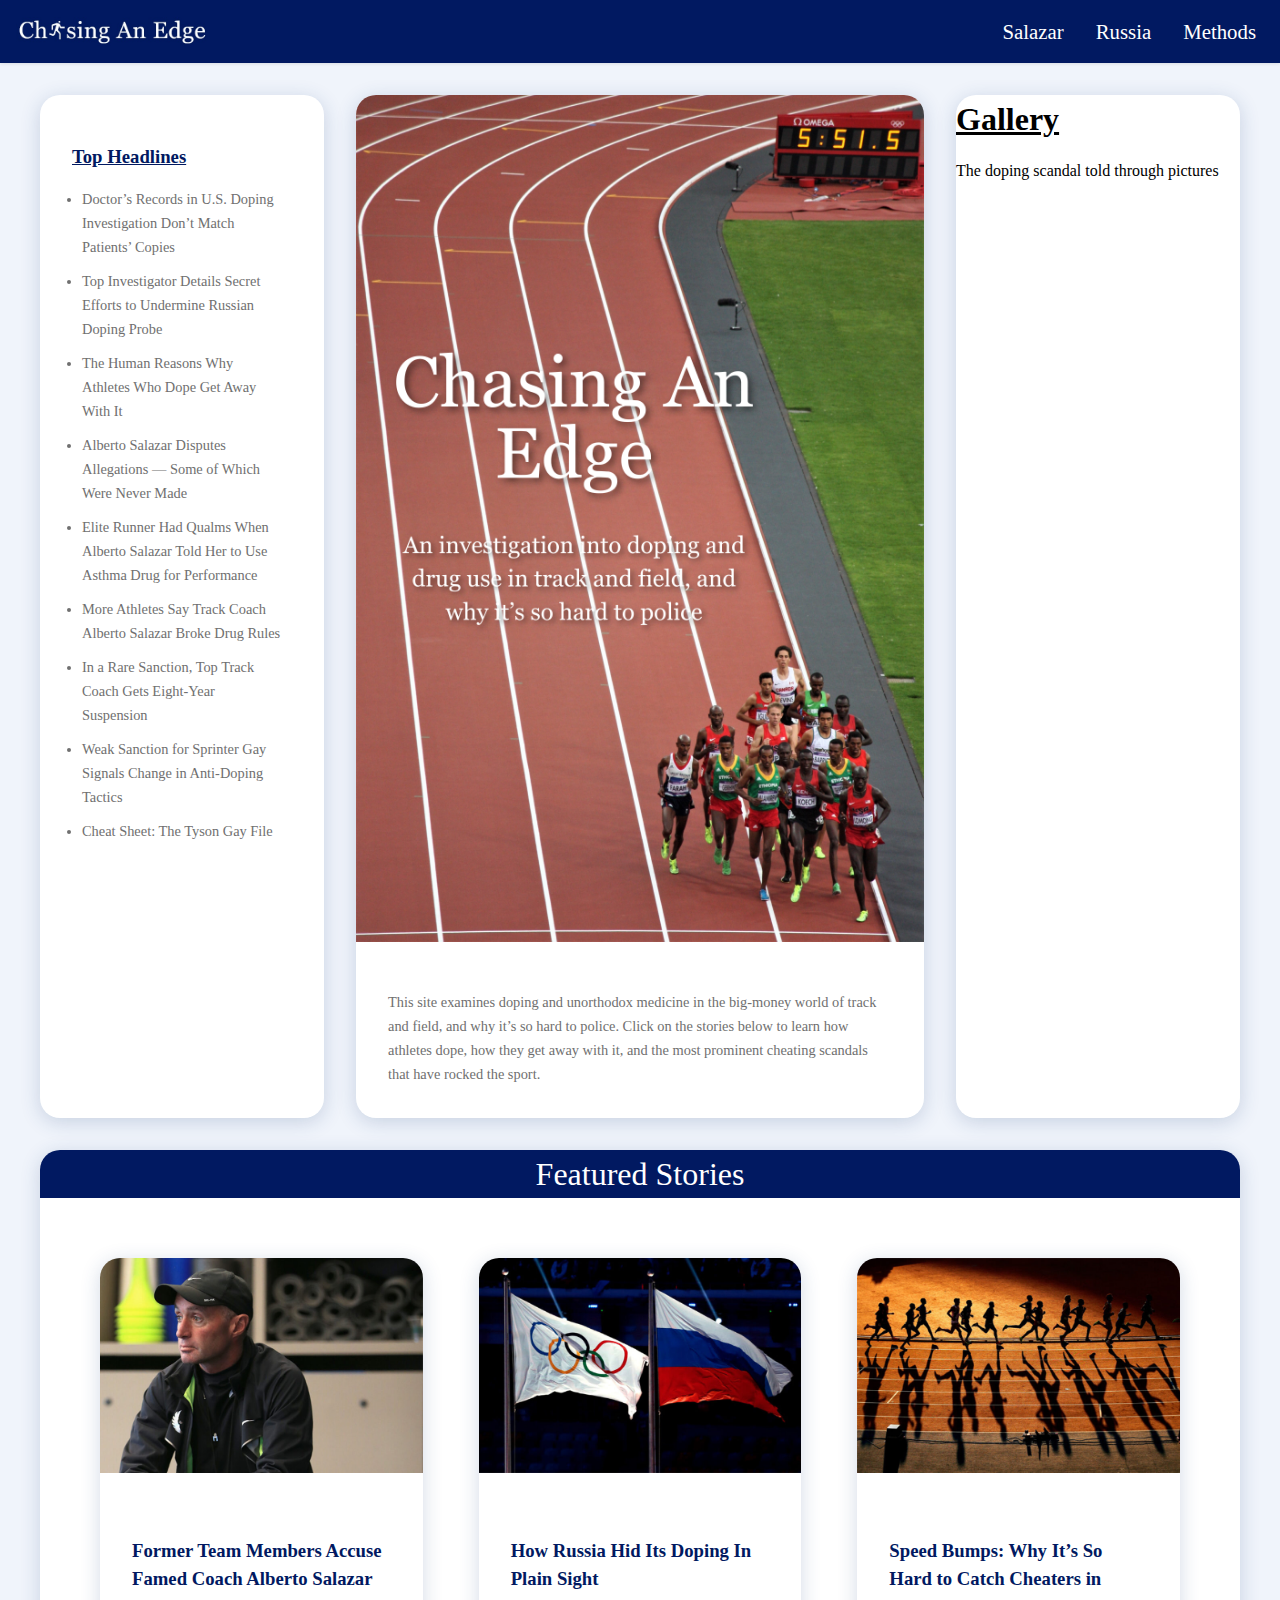
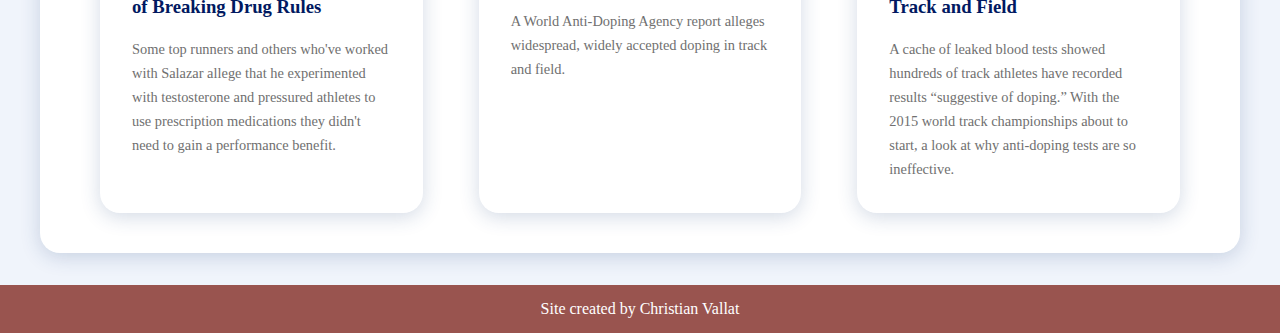
==== src/index.html @ 777a0d3f "Basic homepage and FAQ accordion" ====
<!DOCTYPE html>
<html lang="en">
  <head>
    <meta charset="UTF-8" />
    <meta http-equiv="X-UA-Compatible" content="IE=edge" />
    <meta name="viewport" content="width=device-width, initial-scale=1.0" />
    <link rel="stylesheet" href="./css/reset.css" />
    <link rel="stylesheet" href="./css/main.css" />
    <link rel="icon" href="./images/icon-edit.png"/>
    <script src="./js/main.js" defer></script>
    <title>Chasing An Edge</title>
  </head>
  <!--
 <div class="topnav">
    <a href="./1.html"><img src="images/logo.jpg" class="img"></a>
    <a class="page" href="./1.html">Salazar</a>
    <a class="page" href="./2.html">Russia</a>
    <a class="page" href="./3.html">Methods</a>
  </div>
  -->
 

  <nav class="navbar">
    <a href="./index.html"><img src="images/logo.jpg" class="nav-image"></a>
    <button>
          <svg
        xmlns="http://www.w3.org/2000/svg"
        width="24"
        height="24"
        viewBox="0 0 24 24"
        fill="none"
        stroke="currentColor"
        stroke-width="2"
        stroke-linecap="round"
        stroke-linejoin="round"
        class="feather feather-menu"
      >
        <line x1="3" y1="12" x2="21" y2="12"></line>
        <line x1="3" y1="6" x2="21" y2="6"></line>
        <line x1="3" y1="18" x2="21" y2="18"></line>
      </svg>
    </button>
    <ul>
      <li>
        <a class="nav-link" href="./1.html">Salazar</a>
      </li>
      <li>
        <a class="nav-link" href="./2.html">Russia</a>
      </li>
      <li>
        <a class="nav-link" href="./3.html">Methods</a>
      </li>
    </ul>
  </nav>
  
  <body>
    <div class="site-container">
        <div class="article-container">
            <article class="article-card">
                <div class="article-content">
                    <h3 class="card-title"><u>Top Headlines</u></h3>
                    <ul class="card-excerpt">
                      <li>Doctor’s Records in U.S. Doping Investigation Don’t Match Patients’ Copies</li>
                      <li>Top Investigator Details Secret Efforts to Undermine Russian Doping Probe</li>
                      <li>The Human Reasons Why Athletes Who Dope Get Away With It</li>
                      <li>Alberto Salazar Disputes Allegations — Some of Which Were Never Made</li>
                      <li>Elite Runner Had Qualms When Alberto Salazar Told Her to Use Asthma Drug for Performance</li>
                      <li>More Athletes Say Track Coach Alberto Salazar Broke Drug Rules</li>
                      <li>In a Rare Sanction, Top Track Coach Gets Eight-Year Suspension</li>
                      <li>Weak Sanction for Sprinter Gay Signals Change in Anti-Doping Tactics</li>
                      <li>Cheat Sheet: The Tyson Gay File</li>
                    </ul>
                </div>
            </article>
            <article class="article-card">
              <figure class="article-image">
                  <img src="./images/Hero_Edit.jpg">
              </figure>
              <div class="article-content">
                  <p class="card-excerpt">This site examines doping and unorthodox medicine in the big-money world of track and field, and why it’s so hard to police. Click on the stories below to learn how athletes dope, how they get away with it, and the most prominent cheating scandals that have rocked the sport.</p>
              </div>
          </article>
          <article class="article-card">
            <h1><u>Gallery</u></h1>
            <p>The doping scandal told through pictures</p>
            
          </article>
          
        </div>
    </div>
 
 
<div class="site-container">
  <div class="big-card">
    <div class="header">
      <p>Featured Stories</p>
    </div>
    <div class="article-container2">
      <article class="article-card2">
        <figure class="article-image">
            <img src="./images/salazar.jpg">
        </figure>
        <div class="article-content">
            <h3 class="card-title">Former Team Members Accuse Famed Coach Alberto Salazar of Breaking Drug Rules</h3>
            <p class="card-excerpt">Some top runners and others who've worked with Salazar allege that he experimented with testosterone and pressured athletes to use prescription medications they didn't need to gain a performance benefit.</p>
        </div>
    </article>
        <article class="article-card2">
          <figure class="article-image">
              <img src="./images/russia.jpg">
          </figure>
          <div class="article-content">
              <h3 class="card-title">How Russia Hid Its Doping In Plain Sight</h3>
              <p class="card-excerpt">A World Anti-Doping Agency report alleges widespread, widely accepted doping in track and field.</p>
          </div>
      </article>
      <article class="article-card2">
        <figure class="article-image">
            <img src="./images/speed_bump.jpg">
        </figure>
        <div class="article-content">
            <h3 class="card-title">Speed Bumps: Why It’s So Hard to Catch Cheaters in Track and Field</h3>
            <p class="card-excerpt">A cache of leaked blood tests showed hundreds of track athletes have recorded results “suggestive of doping.” With the 2015 world track championships about to start, a look at why anti-doping tests are so ineffective.</p>
        </div>
    </article>
    </div>
  </div>
</div>
  </body>

  <footer class="footer">
    <p>Site created by <a href="https://github.com/cmvallat/project-two">Christian Vallat</a></p>
  </footer>

</html>
---- src/css/main.css ----
nav.navbar {
  display: flex;
  justify-content: space-between;
  align-items: center;
  padding: 1rem;
  position: relative;
  box-shadow: 0 0 0.25rem 0 rgba(0, 0, 0, 0.15);
  min-height: 2.25rem;
  background-color: #011961;
}
  
.navbar ul {
  list-style-type: none;
  padding: 0;
  margin: 0;
}

.nav-link {
  color: white;
  text-decoration: none;
  padding: 0.5rem;
  font-size: 1.3rem;
}

.navbar button {
  margin: 0;
  padding: 0;
  background: none;
  border: none;
  display: flex;
}

.nav-image{
  aspect-ratio: 486/74;
  max-width: 12rem;
}

.navbar a:hover{
  background-color: #ddd;
  color: black;
}

/* Mobile Only */
@media(max-width: 39.9375em) {
  .navbar ul {
    display: none;
    background: #efefef;
    padding: 1rem;
    flex-direction: column;
    gap: 0.75rem;
    width: 100%;
    position: absolute;
    top: 100%;
    left: 0;
  }
  
  .navbar ul.active {
    display: flex;
  }
}

/* Desktop Only */
@media(min-width: 40em) {
  .navbar button {
    display: none;
  }
  .navbar ul {
    display: flex;
    gap: 1rem;
  }
}

body{
  font-family: Georgia;
  font-size: 100%;
  font-size: 16px;
  line-height: 1.5;
  background: #f0f4fb;
 

}


.site-container{
  margin: 2rem auto;
  max-width: calc(100% - 80px);
}

.site-container2{
  margin: 2rem auto;
  max-width: calc(100% - 80px);
  
}

.article-container{
  display: grid;
  grid-template-columns: 1fr 2fr 1fr;
  gap: 2rem;
  

}
.article-container2{
  display: grid;
  grid-template-columns: 1fr 1fr 1fr;
  gap: 1rem;
  padding: 20px;
  margin: 20px;
}

.article-image{
  margin: 0;
  padding: 0;
  overflow: hidden;
}

.article-image img{
  max-width: 100%;
  height: auto;
  border-radius: 20px 20px 0 0;
}

.article-card{
  background: white;
  border-radius: 20px;
  transition: 0.3s;
  box-shadow: 0 4px 20px 0 rgba(34, 68, 123, 0.2);

}
.article-card2{
  background: white;
  border-radius: 20px;
  transition: 0.3s;
  box-shadow: 0 4px 20px 0 rgba(34, 68, 123, 0.2);
  margin: 20px;
  

}

.article-card2:hover{
  cursor: pointer;
}

.article-content{
  padding: 2rem;
  
}

.article-content .card-category{
  font-size: 0.875rem;
  text-transform: uppercase;
  letter-spacing: 1em;
  font-weight: 600;
  color: #6b82a7;
  display: block;
  text-decoration: none;
}

.article-content .card-title{
 margin: 1rem 0;
 color: #011961;
}

.article-content .card-excerpt{
  font-size: 0.9rem;
  line-height: 1.5rem;
  color: #707070;
  margin: 0;
}

.article-content .card-excerpt li{
  list-style-type:disc;
  color: #707070;
  margin: 10px;
}


.header {
  
  background: #011961;
  color: white;
  text-align: center;
  font-family: Georgia;
  font-size: 2rem;
  border-radius: 20px 20px 0 0;

}

.footer{
  background-color: #99544F;
  width: 100%;
  height: 3rem;
  display: flex;
  align-items: center;
  justify-content: center;
  
}
.footer p{
  color: white;
  font-size: 1rem;
}

.footer a{
  color: white;
  text-decoration: none;
}

.big-card{
    background: white;
    border-radius: 20px;
    box-shadow: 0 4px 20px 0 rgba(34, 68, 123, 0.2);

}



.accordion {
  background-color: #eee;
  color: #444;
  cursor: pointer;
  padding: 18px;
  width: 100%;
  text-align: left;
  border: none;
  outline: none;
  transition: 0.4s;
}

/* Add a background color to the button if it is clicked on (add the .active class with JS), and when you move the mouse over it (hover) */
.active, .accordion:hover {
  background-color: #ccc;
}

/* Style the accordion panel. Note: hidden by default */
.panel {
  padding: 0 18px;
  background-color: white;
  display: none;
  overflow: hidden;
}
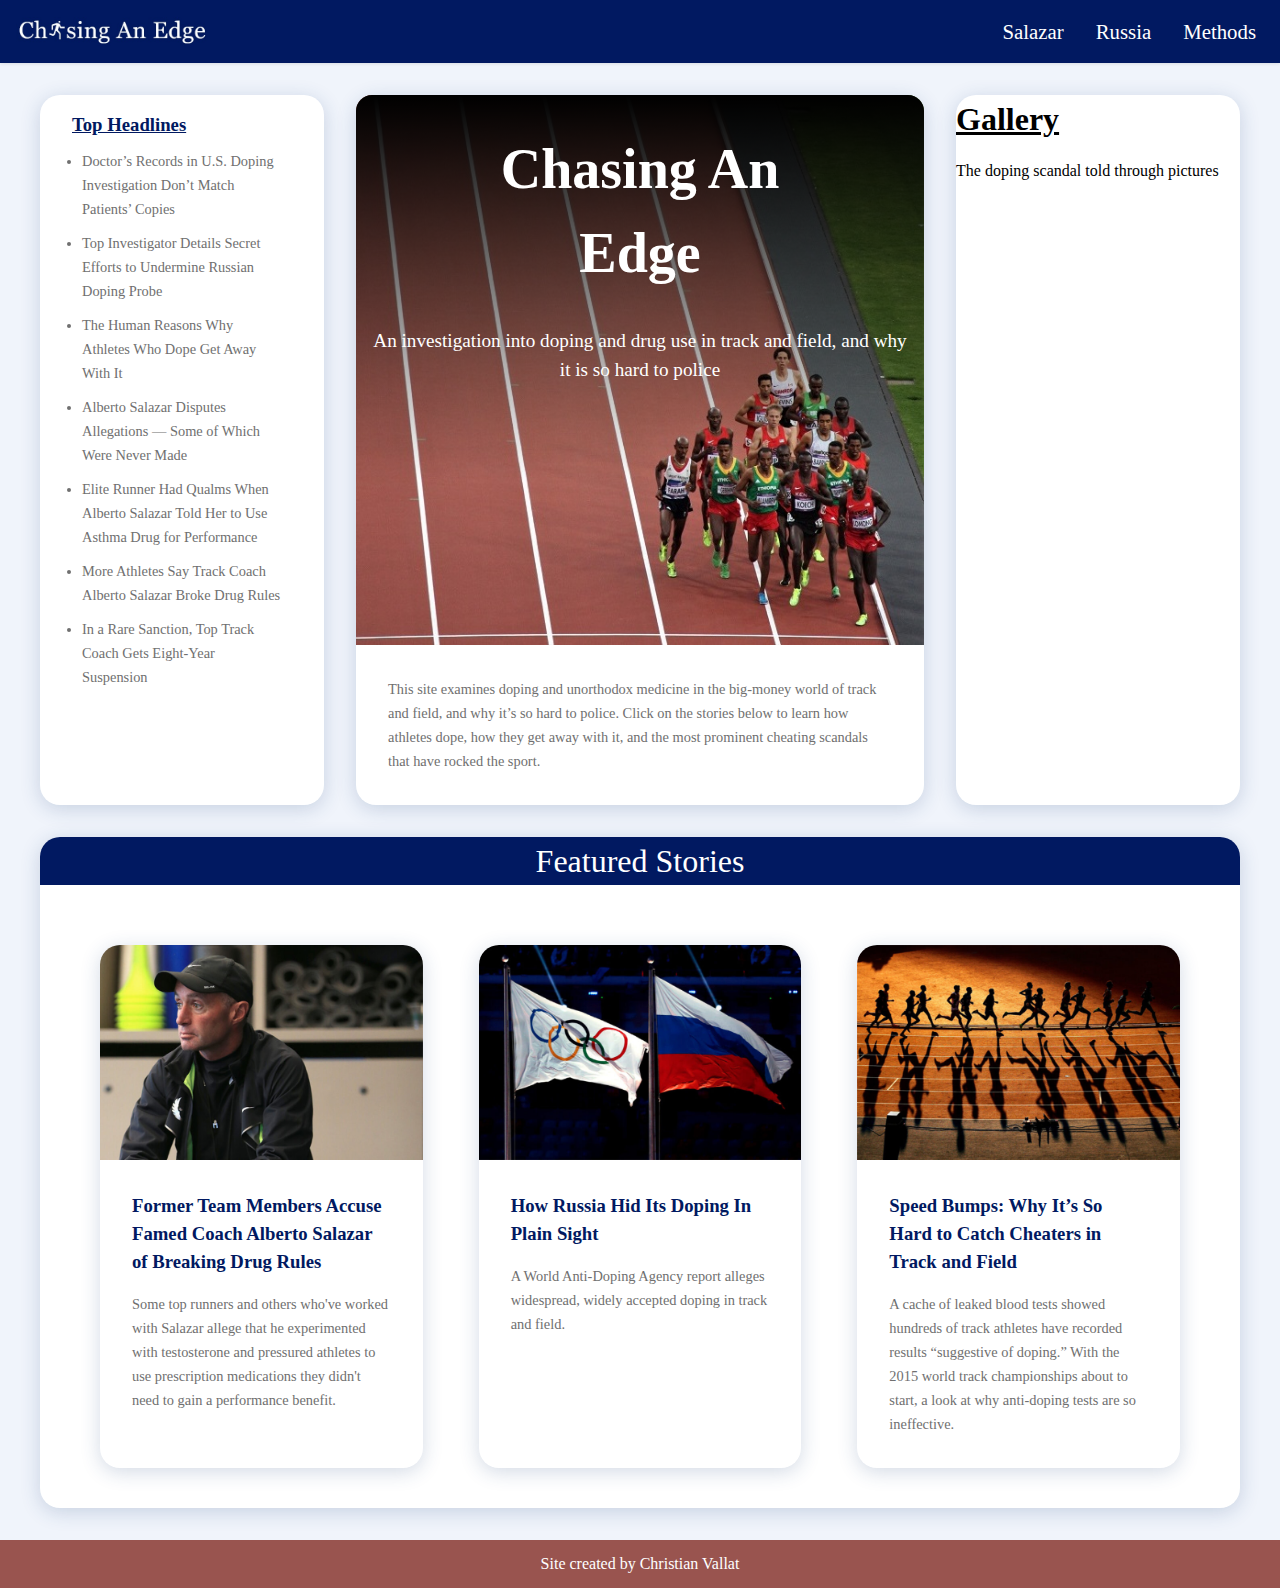
==== commit f5fd7e8f: "Made homepage more responsive, added basic page 2" ====
--- a/src/index.html
+++ b/src/index.html
@@ -27,7 +27,7 @@
         xmlns="http://www.w3.org/2000/svg"
         width="24"
         height="24"
-        viewBox="0 0 24 24"
+        viewbox="0 0 24 24"
         fill="none"
         stroke="currentColor"
         stroke-width="2"
@@ -58,7 +58,7 @@
         <div class="article-container">
             <article class="article-card">
                 <div class="article-content">
-                    <h3 class="card-title"><u>Top Headlines</u></h3>
+                    <h3 class="card-title_headlines"><u>Top Headlines</u></h3>
                     <ul class="card-excerpt">
                       <li>Doctor’s Records in U.S. Doping Investigation Don’t Match Patients’ Copies</li>
                       <li>Top Investigator Details Secret Efforts to Undermine Russian Doping Probe</li>
@@ -67,15 +67,22 @@
                       <li>Elite Runner Had Qualms When Alberto Salazar Told Her to Use Asthma Drug for Performance</li>
                       <li>More Athletes Say Track Coach Alberto Salazar Broke Drug Rules</li>
                       <li>In a Rare Sanction, Top Track Coach Gets Eight-Year Suspension</li>
+                      <!--
                       <li>Weak Sanction for Sprinter Gay Signals Change in Anti-Doping Tactics</li>
                       <li>Cheat Sheet: The Tyson Gay File</li>
+                      -->
                     </ul>
                 </div>
             </article>
             <article class="article-card">
-              <figure class="article-image">
-                  <img src="./images/Hero_Edit.jpg">
-              </figure>
+              <div class="card-with-overlay">
+                <img src="./images/Hero_Cropped_2.jpg" alt="">
+                <div>
+                  <h1>Chasing An</h1>
+                  <h1 class="bottom_h1">Edge</h1>
+                  <p>An investigation into doping and drug use in track and field, and why it is so hard to police</p>
+                </div>
+              </div>
               <div class="article-content">
                   <p class="card-excerpt">This site examines doping and unorthodox medicine in the big-money world of track and field, and why it’s so hard to police. Click on the stories below to learn how athletes dope, how they get away with it, and the most prominent cheating scandals that have rocked the sport.</p>
               </div>
--- a/src/css/main.css
+++ b/src/css/main.css
@@ -1,5 +1,5 @@
 
-
+/*GLOBAL CSS START*/
 nav.navbar {
   display: flex;
   justify-content: space-between;
@@ -72,6 +72,27 @@
   }
 }
 
+.footer{
+  background-color: #99544F;
+  width: 100%;
+  height: 3rem;
+  display: flex;
+  align-items: center;
+  justify-content: center;
+  
+}
+.footer p{
+  color: white;
+  font-size: 1rem;
+}
+
+.footer a{
+  color: white;
+  text-decoration: none;
+}
+
+/*GLOBAL CSS END*/
+
 body{
   font-family: Georgia;
   font-size: 100%;
@@ -82,7 +103,7 @@
 
 }
 
-
+/*HOMEPAGE CSS START*/
 .site-container{
   margin: 2rem auto;
   max-width: calc(100% - 80px);
@@ -143,8 +164,7 @@
 }
 
 .article-content{
-  padding: 2rem;
-  
+  padding: 1rem 2rem 2rem 2rem;
 }
 
 .article-content .card-category{
@@ -158,9 +178,15 @@
 }
 
 .article-content .card-title{
- margin: 1rem 0;
+ margin-top: 0;
+ margin-bottom: 1rem;
  color: #011961;
 }
+
+.article-content .card-title_headlines{
+  margin: 0;
+  color: #011961;
+ }
 
 .article-content .card-excerpt{
   font-size: 0.9rem;
@@ -187,24 +213,11 @@
 
 }
 
-.footer{
-  background-color: #99544F;
-  width: 100%;
-  height: 3rem;
-  display: flex;
-  align-items: center;
-  justify-content: center;
-  
-}
-.footer p{
-  color: white;
-  font-size: 1rem;
-}
-
-.footer a{
-  color: white;
-  text-decoration: none;
-}
+/*HOMEPAGE CSS END*/
+
+
+
+
 
 .big-card{
     background: white;
@@ -240,3 +253,250 @@
   overflow: hidden;
 }
 
+/*
+.grid {
+  display: grid;
+  gap: 1rem;
+  grid-template-columns: repeat(5, 1fr);
+  grid-template-rows: repeat(10, 5rem);
+}
+
+
+.aside {
+  background: blue;
+  grid-row-start: 5;
+  grid-row-end: 7;
+  grid-column-start: 2;
+  grid-column-end: 3;
+}
+
+.nav {
+  background: purple;
+  grid-row-start: 2;
+  grid-row-end: 5;
+  grid-column-start: 2;
+  grid-column-end: 3;
+}
+
+.nav h1{
+  font-family: Georgia, serif;
+  font-size: 2em;
+  font-weight: bold;
+}
+
+.nav p{
+  font-family: Georgia, serif;
+  font-size: 1em;
+}
+
+.main {
+  background: green;
+  grid-row-start: 2;
+  grid-row-end: 7;
+  grid-column-start: 3;
+  grid-column-end: 5;
+}
+
+.vid{
+  background: pink;
+  grid-row-start: 7;
+  grid-row-end: 10;
+  grid-column-start: 2;
+  grid-column-end: 5;
+}
+
+*/
+
+
+iframe.video{
+  width: 50%;
+  aspect-ratio: 16/9;
+}
+
+img {
+  width: 100%;
+  display: block;
+}
+
+.card-with-overlay {
+  border-radius: 1rem 1rem 0 0;
+  overflow: hidden;
+  position: relative;
+}
+
+.card-with-overlay div {
+  box-sizing: border-box;
+  text-align: center;
+  background: linear-gradient(black, transparent);
+  color: white;
+  padding: 0 1rem 6rem 1rem;
+  position: absolute;
+  top: 0;
+  left: 0;
+  width: 100%;
+}
+
+.card-with-overlay h1{
+  font-size: 3.5rem;
+  margin-top: 2rem;
+}
+
+.card-with-overlay .bottom_h1{
+  margin-bottom: 2rem;
+  margin-top: 0;
+  font-size: 3.5rem;
+}
+.card-with-overlay p{
+  font-size: 1.2rem; 
+}
+
+@media (max-width: 60em){
+  .article-container2{
+    display: block;
+  }
+  .article-container{
+    display: flex;
+    flex-direction: column;
+  }
+  .article-container :nth-child(1){
+    order: 2;
+  }
+  .article-container :nth-child(2){
+    order: 1;
+  }
+  .article-container :nth-child(3){
+    order: 3;
+  }
+}
+
+
+/*Page 2 CSS*/
+.page2 > * {
+  min-width: 0;
+}
+
+.page2 > h1 {
+  font-size: 2.625rem;
+  line-height: 1.1;
+  font-family: 'Tiempos Headline', sans-serif;
+}
+
+.page2 > h2 {
+  font-size: 1.3rem;
+  line-height: 1.1;
+  font-family: 'Tiempos Headline', sans-serif;
+  font-weight: 400;
+}
+
+.byline{
+  font-family: Georgia;
+  font-size: 1rem;
+}
+
+.page2 > p {    
+  --x-height-multiplier: 0.375;
+  --baseline-multiplier: 0.17;
+  font-family: Georgia;
+  letter-spacing: .01rem;
+  font-weight: 400;
+  font-style: normal;
+  font-size: 1.3rem;
+  line-height: 1.58;
+  letter-spacing: -.003em;
+  color: rgba(0,0,0,.84);
+  text-rendering: optimizeLegibility;
+  -webkit-font-smoothing: antialiased;
+}
+
+.list2 > li{
+--x-height-multiplier: 0.375;
+--baseline-multiplier: 0.17;
+font-family: Georgia;
+letter-spacing: .01rem;
+font-weight: 400;
+font-style: normal;
+font-size: 1.3rem;
+line-height: 1.58;
+letter-spacing: -.003em;
+color: rgba(0,0,0,.84);
+text-rendering: optimizeLegibility;
+-webkit-font-smoothing: antialiased;
+  margin: 10px;
+}
+
+
+.list2{
+  margin-left: 1.5rem;
+  list-style-type: disc;
+}
+
+.page2 > .aside {
+  font-family: Lucida Grande;
+  margin: 30px 20px;
+  color: #666;
+  font-size: 0.8em;
+}
+
+.page2 > img {
+  width: 100%;
+}
+
+.line-numbers a {
+  text-decoration: none;
+  color: #000;
+  padding-right: 1em;
+}
+
+
+figure {
+  margin: 0;
+}
+
+figure figcaption {
+  color: #666;
+  font-style: italic;
+  font-size: 0.8em;
+}
+
+
+.page2 {
+  display: grid;
+  /* I'm using 440px instead of 740px as it makes it easier to view it in the Scrimba simulator additive-symbols: */
+  grid-template-columns: 1fr 1fr 10px 440px 10px 1fr 1fr;
+}
+
+.page2 > * {
+  grid-column: 2/-2;
+  padding: 0;
+  margin-top: 0.5rem;
+  margin-bottom: 0.5rem;
+}
+
+.page2 > figure {
+  grid-column: 2 / -2;
+  margin: 20px 0;
+}
+
+
+
+html, body {
+  margin: 0;
+  padding: 0;
+  line-height: 1.4;
+}
+
+
+
+body{
+  font-family: Georgia;
+  font-size: 100%;
+  font-size: 16px;
+  line-height: 1.5;
+  background: #f0f4fb;
+}
+
+iframe.video{
+  width: 100%;
+  aspect-ratio: 16/9;
+}
+
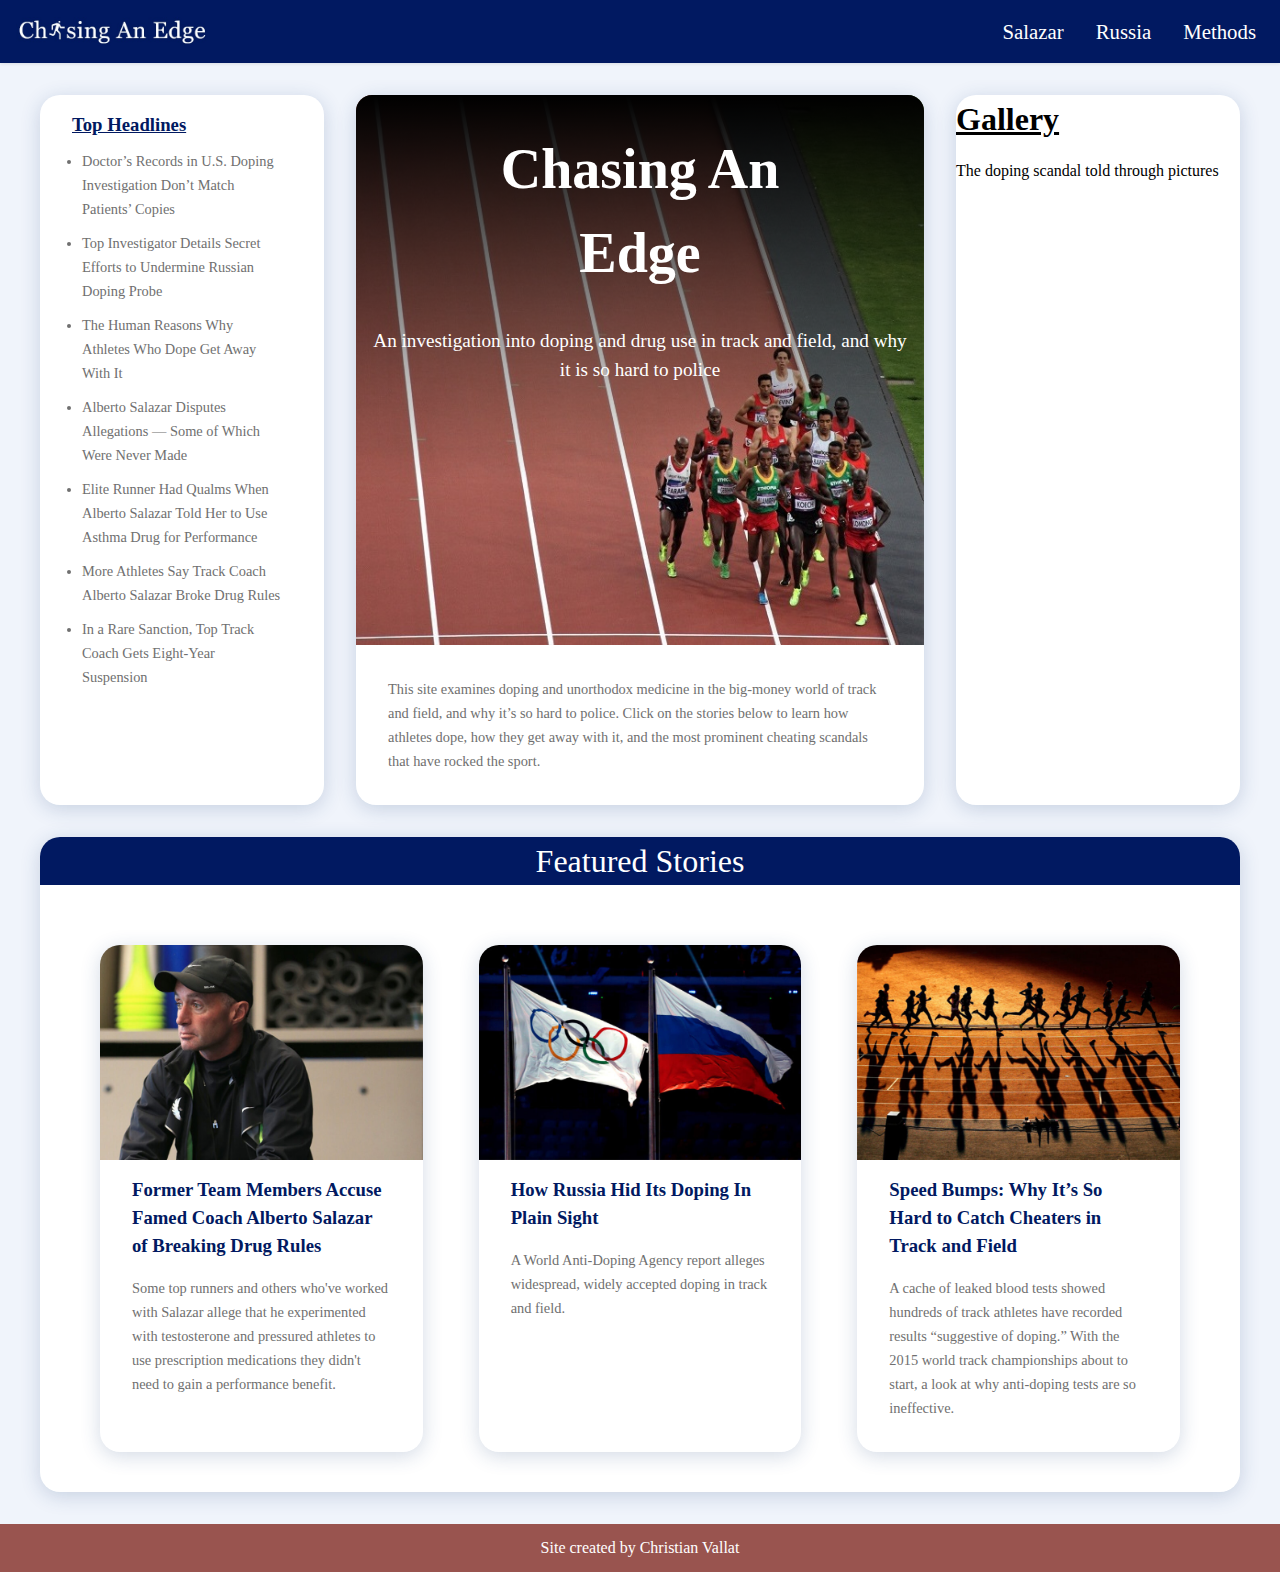
==== commit 941ad0c7: "Edited CSS to make homepage more responsive" ====
--- a/src/index.html
+++ b/src/index.html
@@ -6,6 +6,7 @@
     <meta name="viewport" content="width=device-width, initial-scale=1.0" />
     <link rel="stylesheet" href="./css/reset.css" />
     <link rel="stylesheet" href="./css/main.css" />
+    <link href="http://fonts.cdnfonts.com/css/tiempos-headline" rel="stylesheet">
     <link rel="icon" href="./images/icon-edit.png"/>
     <script src="./js/main.js" defer></script>
     <title>Chasing An Edge</title>
@@ -22,7 +23,7 @@
 
   <nav class="navbar">
     <a href="./index.html"><img src="images/logo.jpg" class="nav-image"></a>
-    <button>
+    <button class="hamburger">
           <svg
         xmlns="http://www.w3.org/2000/svg"
         width="24"
@@ -40,15 +41,15 @@
         <line x1="3" y1="18" x2="21" y2="18"></line>
       </svg>
     </button>
-    <ul>
+    <ul class="pizza">
       <li>
-        <a class="nav-link" href="./1.html">Salazar</a>
+        <a class="nav-link" href="./salazar.html">Salazar</a>
       </li>
       <li>
-        <a class="nav-link" href="./2.html">Russia</a>
+        <a class="nav-link" href="./russia.html">Russia</a>
       </li>
       <li>
-        <a class="nav-link" href="./3.html">Methods</a>
+        <a class="nav-link" href="./methods.html">Methods</a>
       </li>
     </ul>
   </nav>
@@ -107,28 +108,35 @@
         <figure class="article-image">
             <img src="./images/salazar.jpg">
         </figure>
+        <a href="./salazar.html">
         <div class="article-content">
             <h3 class="card-title">Former Team Members Accuse Famed Coach Alberto Salazar of Breaking Drug Rules</h3>
             <p class="card-excerpt">Some top runners and others who've worked with Salazar allege that he experimented with testosterone and pressured athletes to use prescription medications they didn't need to gain a performance benefit.</p>
         </div>
+      </a>
     </article>
+    
         <article class="article-card2">
           <figure class="article-image">
               <img src="./images/russia.jpg">
           </figure>
+          <a href="russia.html">
           <div class="article-content">
               <h3 class="card-title">How Russia Hid Its Doping In Plain Sight</h3>
               <p class="card-excerpt">A World Anti-Doping Agency report alleges widespread, widely accepted doping in track and field.</p>
           </div>
+        </a>
       </article>
       <article class="article-card2">
         <figure class="article-image">
             <img src="./images/speed_bump.jpg">
         </figure>
+        <a href="./methods.html">
         <div class="article-content">
             <h3 class="card-title">Speed Bumps: Why It’s So Hard to Catch Cheaters in Track and Field</h3>
             <p class="card-excerpt">A cache of leaked blood tests showed hundreds of track athletes have recorded results “suggestive of doping.” With the 2015 world track championships about to start, a look at why anti-doping tests are so ineffective.</p>
         </div>
+      </a>
     </article>
     </div>
   </div>
--- a/src/css/main.css
+++ b/src/css/main.css
@@ -9,6 +9,7 @@
   box-shadow: 0 0 0.25rem 0 rgba(0, 0, 0, 0.15);
   min-height: 2.25rem;
   background-color: #011961;
+  width: 100vw;
 }
   
 .navbar ul {
@@ -56,7 +57,7 @@
     left: 0;
   }
   
-  .navbar ul.active {
+  .pizza.active {
     display: flex;
   }
 }
@@ -130,6 +131,10 @@
   margin: 20px;
 }
 
+.article-container2 a{
+  text-decoration: none;
+}
+
 .article-image{
   margin: 0;
   padding: 0;
@@ -155,7 +160,6 @@
   transition: 0.3s;
   box-shadow: 0 4px 20px 0 rgba(34, 68, 123, 0.2);
   margin: 20px;
-  
 
 }
 
@@ -353,6 +357,13 @@
 @media (max-width: 60em){
   .article-container2{
     display: block;
+    padding: 0;
+    margin: 0;
+  }
+  .article-card2{
+    /*give the cards more space in the container so as to offset the smaller screen*/
+    margin: 1rem 0 0 0;
+
   }
   .article-container{
     display: flex;
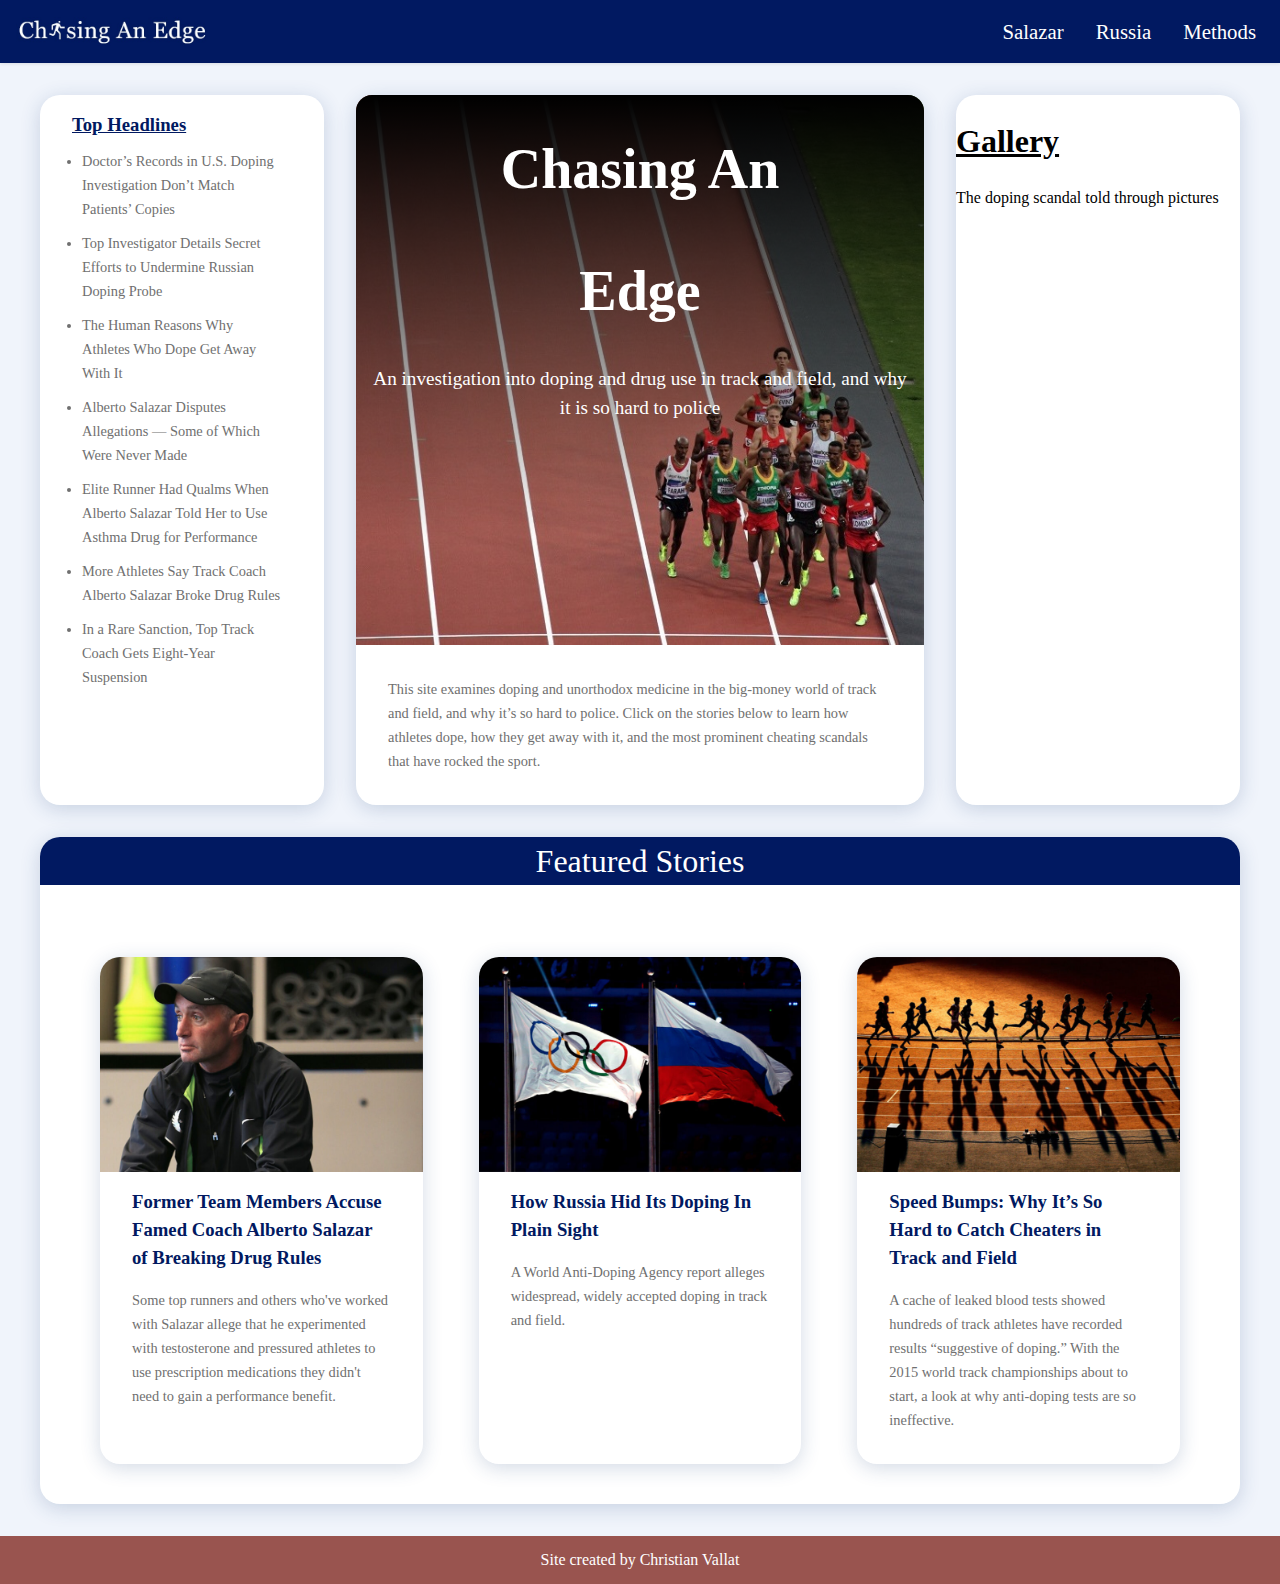
==== commit 8f61b8b9: "Added captions and hyperlinks to page 1" ====
--- a/src/index.html
+++ b/src/index.html
@@ -7,6 +7,10 @@
     <link rel="stylesheet" href="./css/reset.css" />
     <link rel="stylesheet" href="./css/main.css" />
     <link href="http://fonts.cdnfonts.com/css/tiempos-headline" rel="stylesheet">
+    <style>
+      @import url('http://fonts.cdnfonts.com/css/tiempos-headline');
+    </style>
+
     <link rel="icon" href="./images/icon-edit.png"/>
     <script src="./js/main.js" defer></script>
     <title>Chasing An Edge</title>
@@ -30,6 +34,7 @@
         height="24"
         viewbox="0 0 24 24"
         fill="none"
+        color: white;
         stroke="currentColor"
         stroke-width="2"
         stroke-linecap="round"
--- a/src/css/main.css
+++ b/src/css/main.css
@@ -60,6 +60,14 @@
   .pizza.active {
     display: flex;
   }
+
+  .page2 > p{
+    margin: 1rem;
+  }
+
+  .hed > p{
+    margin: 1rem;
+  }
 }
 
 /* Desktop Only */
@@ -71,6 +79,7 @@
     display: flex;
     gap: 1rem;
   }
+
 }
 
 .footer{
@@ -341,17 +350,17 @@
 }
 
 .card-with-overlay h1{
-  font-size: 3.5rem;
+  font-size: 3.5em;
   margin-top: 2rem;
 }
 
 .card-with-overlay .bottom_h1{
   margin-bottom: 2rem;
   margin-top: 0;
-  font-size: 3.5rem;
+  font-size: 3.5em;
 }
 .card-with-overlay p{
-  font-size: 1.2rem; 
+  font-size: 1.2em; 
 }
 
 @media (max-width: 60em){
@@ -417,6 +426,7 @@
   color: rgba(0,0,0,.84);
   text-rendering: optimizeLegibility;
   -webkit-font-smoothing: antialiased;
+
 }
 
 .list2 > li{
@@ -466,14 +476,80 @@
 figure figcaption {
   color: #666;
   font-style: italic;
-  font-size: 0.8em;
-}
+  font-size: 1.2em;
+  margin-top: 1rem;
+}
+
+/*PAGE 1 CSS*/
+.P2_fig {
+  margin: 0;
+  display: grid;
+  grid-column-start: 2;
+  grid-column-end: 7;
+}
+
+.P2_fig img{
+width:100%;
+}
+
+
+.P2_fig figcaption {
+  color: #666;
+  font-style: italic;
+  font-size: 1.2em;
+  margin-top: 1rem;
+}
+
+
+.hed{
+  border-bottom: 1px solid black;
+}
+
+.hed > h1 {
+    font-size: 2.625rem;
+    line-height: 1.1;
+    font-family: 'Tiempos Headline', sans-serif;
+}
+
+.hed > h2 {
+    font-size: 1.3rem;
+    line-height: 1.1;
+    font-family: 'Tiempos Headline', sans-serif;
+    font-weight: 400;
+}
+
+.byline{
+    font-family: Georgia;
+    font-size: 1rem;
+}
+
+.hed > p {    
+    --x-height-multiplier: 0.375;
+    --baseline-multiplier: 0.17;
+    font-family: Georgia;
+    letter-spacing: .01rem;
+    font-weight: 400;
+    font-style: normal;
+    font-size: 1.3rem;
+    line-height: 1.58;
+    letter-spacing: -.003em;
+    color: rgba(0,0,0,.84);
+    text-rendering: optimizeLegibility;
+    -webkit-font-smoothing: antialiased;
+
+}
+
+.P1_a{
+  color: #006997;
+  text-decoration: underline 2px solid #006997;
+}
+/*PAGE 1 CSS END*/
 
 
 .page2 {
   display: grid;
-  /* I'm using 440px instead of 740px as it makes it easier to view it in the Scrimba simulator additive-symbols: */
-  grid-template-columns: 1fr 1fr 10px 440px 10px 1fr 1fr;
+  grid-template-columns: 1fr 1fr 1rem 20rem 1rem 1fr 1fr;
+  width: 100vw;
 }
 
 .page2 > * {
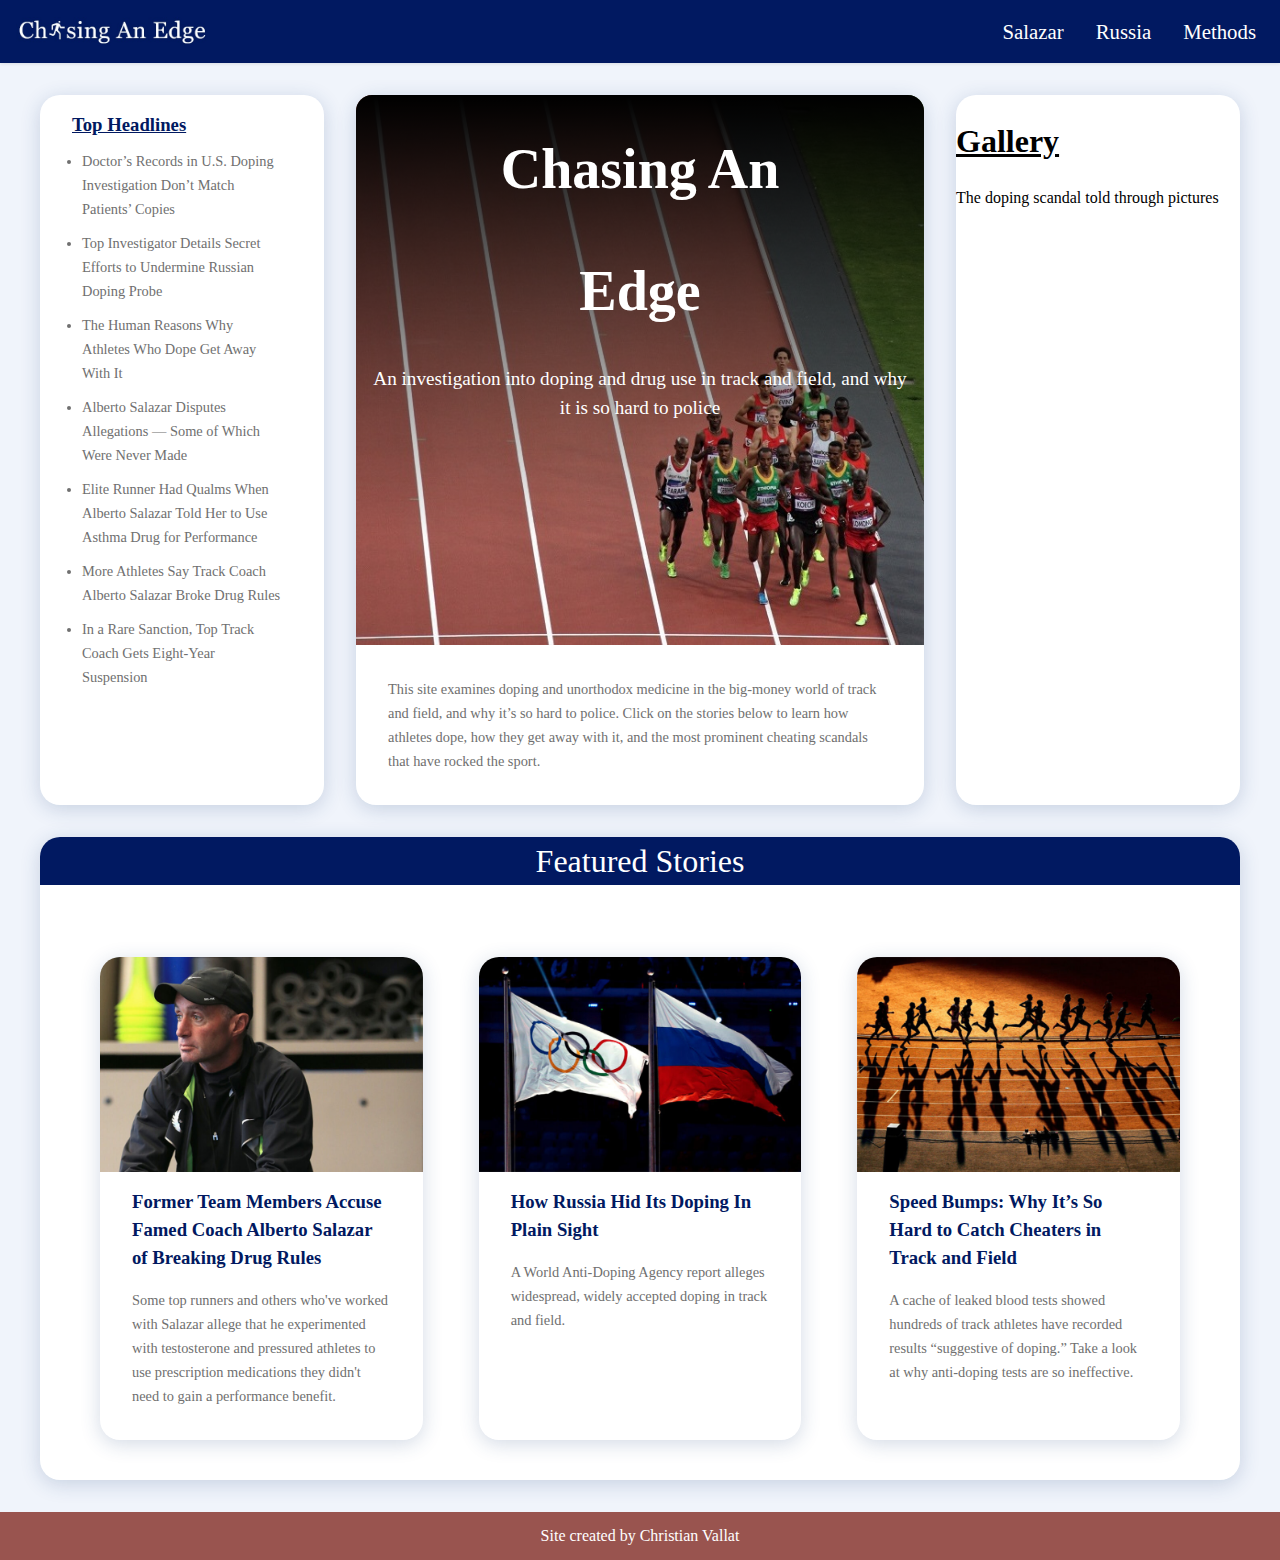
==== commit 65fd201c: "Partially working navbar and basic page 3" ====
--- a/src/index.html
+++ b/src/index.html
@@ -27,8 +27,9 @@
 
   <nav class="navbar">
     <a href="./index.html"><img src="images/logo.jpg" class="nav-image"></a>
-    <button class="hamburger">
-          <svg
+   <button id="hamburger">
+      
+          <svg id="za"
         xmlns="http://www.w3.org/2000/svg"
         width="24"
         height="24"
@@ -45,8 +46,11 @@
         <line x1="3" y1="6" x2="21" y2="6"></line>
         <line x1="3" y1="18" x2="21" y2="18"></line>
       </svg>
-    </button>
-    <ul class="pizza">
+      </button>
+    
+    
+    
+    <ul id="pizza">
       <li>
         <a class="nav-link" href="./salazar.html">Salazar</a>
       </li>
@@ -139,7 +143,7 @@
         <a href="./methods.html">
         <div class="article-content">
             <h3 class="card-title">Speed Bumps: Why It’s So Hard to Catch Cheaters in Track and Field</h3>
-            <p class="card-excerpt">A cache of leaked blood tests showed hundreds of track athletes have recorded results “suggestive of doping.” With the 2015 world track championships about to start, a look at why anti-doping tests are so ineffective.</p>
+            <p class="card-excerpt">A cache of leaked blood tests showed hundreds of track athletes have recorded results “suggestive of doping.” Take a look at why anti-doping tests are so ineffective.</p>
         </div>
       </a>
     </article>
--- a/src/css/main.css
+++ b/src/css/main.css
@@ -68,6 +68,10 @@
   .hed > p{
     margin: 1rem;
   }
+
+  figure figcaption, .P2_fig figcaption{
+    margin: 1rem 1rem 1rem 1rem;
+  }
 }
 
 /* Desktop Only */
@@ -398,19 +402,32 @@
 .page2 > h1 {
   font-size: 2.625rem;
   line-height: 1.1;
-  font-family: 'Tiempos Headline', sans-serif;
+  font-family: 'Tiempos Headline', Georgia, serif;
 }
 
 .page2 > h2 {
   font-size: 1.3rem;
-  line-height: 1.1;
-  font-family: 'Tiempos Headline', sans-serif;
+  line-height: 1.3;
+  font-family: 'Tiempos Headline', Georgia, serif;
   font-weight: 400;
 }
 
 .byline{
   font-family: Georgia;
   font-size: 1rem;
+  margin: 0;
+  --x-height-multiplier: 0.375;
+  --baseline-multiplier: 0.17;
+  font-family: Georgia;
+  letter-spacing: .01rem;
+  font-weight: 400;
+  font-style: normal;
+  font-size: 1.3rem;
+  line-height: 1.58;
+  letter-spacing: -.003em;
+  color: rgba(0,0,0,.84);
+  text-rendering: optimizeLegibility;
+  -webkit-font-smoothing: antialiased;
 }
 
 .page2 > p {    
@@ -508,20 +525,17 @@
 .hed > h1 {
     font-size: 2.625rem;
     line-height: 1.1;
-    font-family: 'Tiempos Headline', sans-serif;
+    font-family: 'Tiempos Headline', Georgia, serif;
 }
 
 .hed > h2 {
     font-size: 1.3rem;
-    line-height: 1.1;
-    font-family: 'Tiempos Headline', sans-serif;
+    line-height: 1.3;
+    font-family: 'Tiempos Headline', Georgia, serif;
     font-weight: 400;
 }
 
-.byline{
-    font-family: Georgia;
-    font-size: 1rem;
-}
+
 
 .hed > p {    
     --x-height-multiplier: 0.375;
@@ -539,6 +553,24 @@
 
 }
 
+.byline{
+  font-family: Georgia;
+  font-size: 1rem;
+  margin: 0;
+  --x-height-multiplier: 0.375;
+  --baseline-multiplier: 0.17;
+  font-family: Georgia;
+  letter-spacing: .01rem;
+  font-weight: 400;
+  font-style: normal;
+  font-size: 1.3rem;
+  line-height: 1.58;
+  letter-spacing: -.003em;
+  color: rgba(0,0,0,.84);
+  text-rendering: optimizeLegibility;
+  -webkit-font-smoothing: antialiased;
+}
+
 .P1_a{
   color: #006997;
   text-decoration: underline 2px solid #006997;
@@ -587,3 +619,7 @@
   aspect-ratio: 16/9;
 }
 
+.FAQ{
+  background-color: #99544F;
+}
+
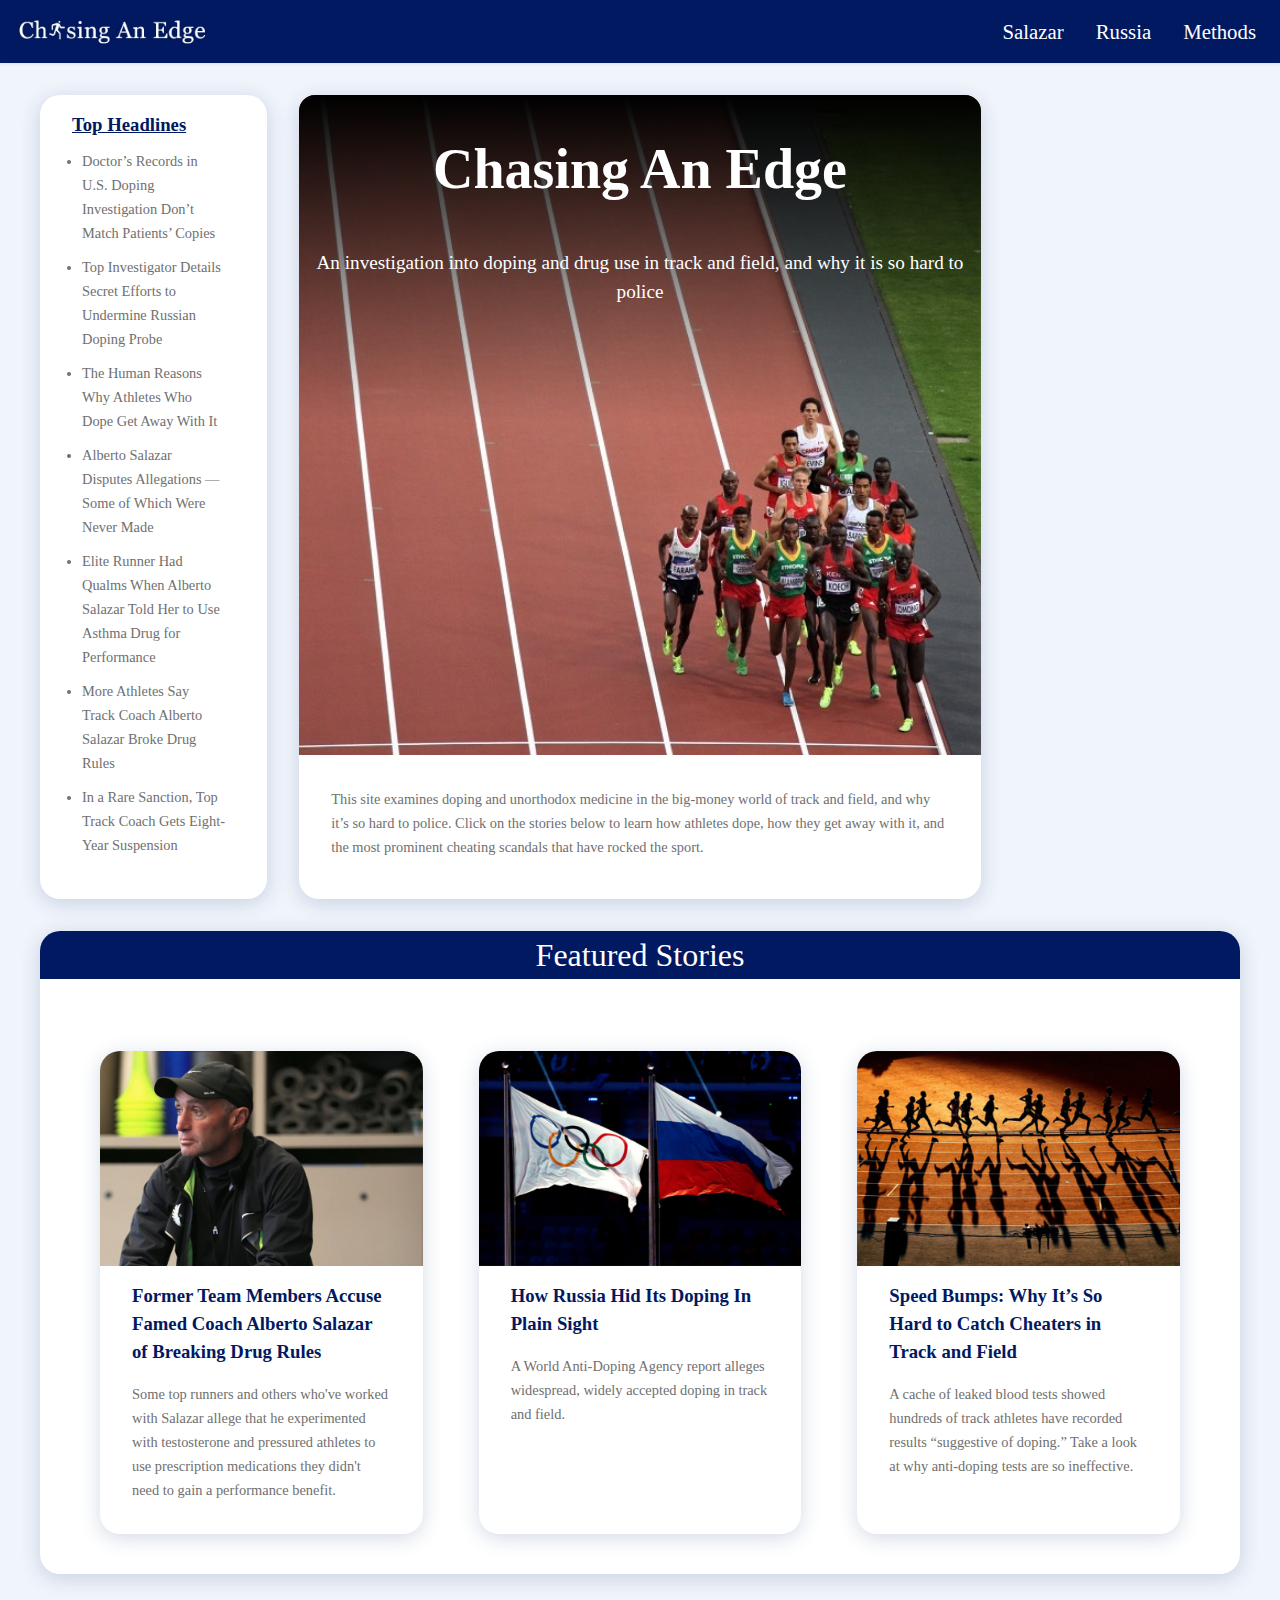
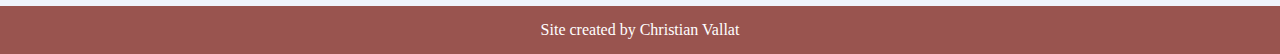
==== commit cfc14b60: "Full navbar functionality and homepage layout edits" ====
--- a/src/index.html
+++ b/src/index.html
@@ -28,7 +28,7 @@
   <nav class="navbar">
     <a href="./index.html"><img src="images/logo.jpg" class="nav-image"></a>
    <button id="hamburger">
-      
+      <!--
           <svg id="za"
         xmlns="http://www.w3.org/2000/svg"
         width="24"
@@ -46,6 +46,8 @@
         <line x1="3" y1="6" x2="21" y2="6"></line>
         <line x1="3" y1="18" x2="21" y2="18"></line>
       </svg>
+    -->
+      <img class="icon" src="./images/ham.jpg"/>
       </button>
     
     
@@ -88,20 +90,22 @@
               <div class="card-with-overlay">
                 <img src="./images/Hero_Cropped_2.jpg" alt="">
                 <div>
-                  <h1>Chasing An</h1>
-                  <h1 class="bottom_h1">Edge</h1>
-                  <p>An investigation into doping and drug use in track and field, and why it is so hard to police</p>
+                  <h1>Chasing An Edge</h1>
+                  <!--<h1 class="bottom_h1">Edge</h1>-->
+                  <p id="intro">An investigation into doping and drug use in track and field, and why it is so hard to police</p>
                 </div>
               </div>
               <div class="article-content">
                   <p class="card-excerpt">This site examines doping and unorthodox medicine in the big-money world of track and field, and why it’s so hard to police. Click on the stories below to learn how athletes dope, how they get away with it, and the most prominent cheating scandals that have rocked the sport.</p>
               </div>
           </article>
+          <!--
           <article class="article-card">
             <h1><u>Gallery</u></h1>
             <p>The doping scandal told through pictures</p>
             
           </article>
+        -->
           
         </div>
     </div>
--- a/src/css/main.css
+++ b/src/css/main.css
@@ -18,6 +18,11 @@
   margin: 0;
 }
 
+.navbar ul.active{
+  display: block;
+  
+}
+
 .nav-link {
   color: white;
   text-decoration: none;
@@ -38,16 +43,18 @@
   max-width: 12rem;
 }
 
-.navbar a:hover{
-  background-color: #ddd;
-  color: black;
-}
+
+
+.navbar li:hover{
+  background-color: #99544F;
+}
+
 
 /* Mobile Only */
 @media(max-width: 39.9375em) {
   .navbar ul {
     display: none;
-    background: #efefef;
+    background: #011961;
     padding: 1rem;
     flex-direction: column;
     gap: 0.75rem;
@@ -131,7 +138,7 @@
 
 .article-container{
   display: grid;
-  grid-template-columns: 1fr 2fr 1fr;
+  grid-template-columns: 1fr 3fr 1fr;
   gap: 2rem;
   
 
@@ -353,6 +360,7 @@
   width: 100%;
 }
 
+
 .card-with-overlay h1{
   font-size: 3.5em;
   margin-top: 2rem;
@@ -382,6 +390,8 @@
     display: flex;
     flex-direction: column;
   }
+  /*
+      Even though this puts the main article ahead of  
   .article-container :nth-child(1){
     order: 2;
   }
@@ -391,6 +401,7 @@
   .article-container :nth-child(3){
     order: 3;
   }
+  */
 }
 
 
@@ -623,3 +634,8 @@
   background-color: #99544F;
 }
 
+.icon{
+  aspect-ratio: 1;
+  width: 3rem;
+}
+
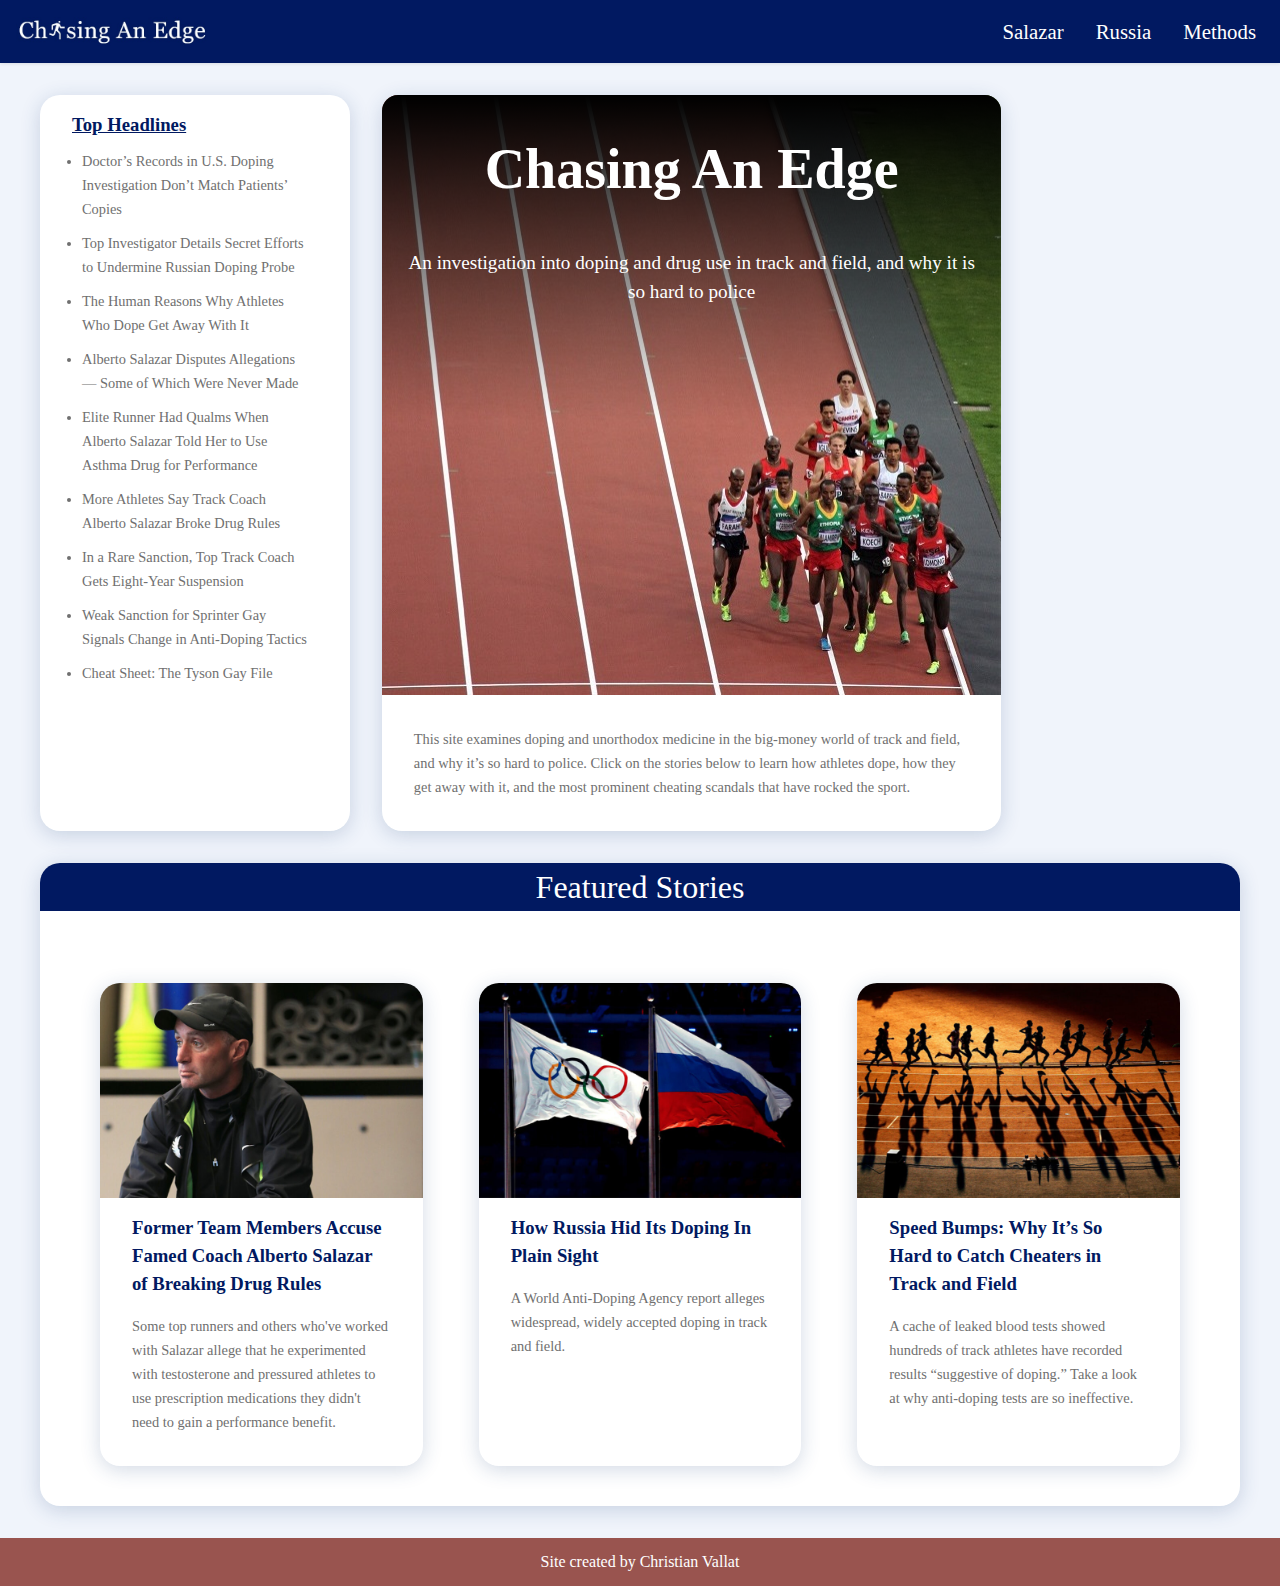
==== commit 84ed431e: "Added FAQ accordion functionality" ====
--- a/src/index.html
+++ b/src/index.html
@@ -79,10 +79,10 @@
                       <li>Elite Runner Had Qualms When Alberto Salazar Told Her to Use Asthma Drug for Performance</li>
                       <li>More Athletes Say Track Coach Alberto Salazar Broke Drug Rules</li>
                       <li>In a Rare Sanction, Top Track Coach Gets Eight-Year Suspension</li>
-                      <!--
+                      
                       <li>Weak Sanction for Sprinter Gay Signals Change in Anti-Doping Tactics</li>
                       <li>Cheat Sheet: The Tyson Gay File</li>
-                      -->
+                      
                     </ul>
                 </div>
             </article>
--- a/src/css/main.css
+++ b/src/css/main.css
@@ -138,7 +138,7 @@
 
 .article-container{
   display: grid;
-  grid-template-columns: 1fr 3fr 1fr;
+  grid-template-columns: 1.5fr 3fr 1fr;
   gap: 2rem;
   
 
@@ -253,8 +253,8 @@
 
 
 .accordion {
-  background-color: #eee;
-  color: #444;
+  background-color: #99544F;
+  color: white;
   cursor: pointer;
   padding: 18px;
   width: 100%;
@@ -265,16 +265,21 @@
 }
 
 /* Add a background color to the button if it is clicked on (add the .active class with JS), and when you move the mouse over it (hover) */
-.active, .accordion:hover {
-  background-color: #ccc;
-}
+.accordion:hover {
+  background-color: #011961;
+}
+
 
 /* Style the accordion panel. Note: hidden by default */
 .panel {
   padding: 0 18px;
-  background-color: white;
+  background-color: #011961;
   display: none;
   overflow: hidden;
+}
+
+.panel > p{
+  color: white;
 }
 
 /*
@@ -391,7 +396,11 @@
     flex-direction: column;
   }
   /*
-      Even though this puts the main article ahead of  
+      Even though this puts the main article ahead of the top headlines
+      when switching to mobile, it messes up the navbar because it disconnects
+      the css display and html dom. I couldn't find a way around this besides 
+      altering the z-index so I just made a choice to keep the navbar intact
+      and have top headling card be above the main card upon resize.
   .article-container :nth-child(1){
     order: 2;
   }
@@ -631,7 +640,14 @@
 }
 
 .FAQ{
-  background-color: #99544F;
+  background-color: #011961;
+  margin-bottom: 5rem;
+}
+
+.FAQ h1{
+  display: flex;
+  justify-content: center;
+  color: white;
 }
 
 .icon{
